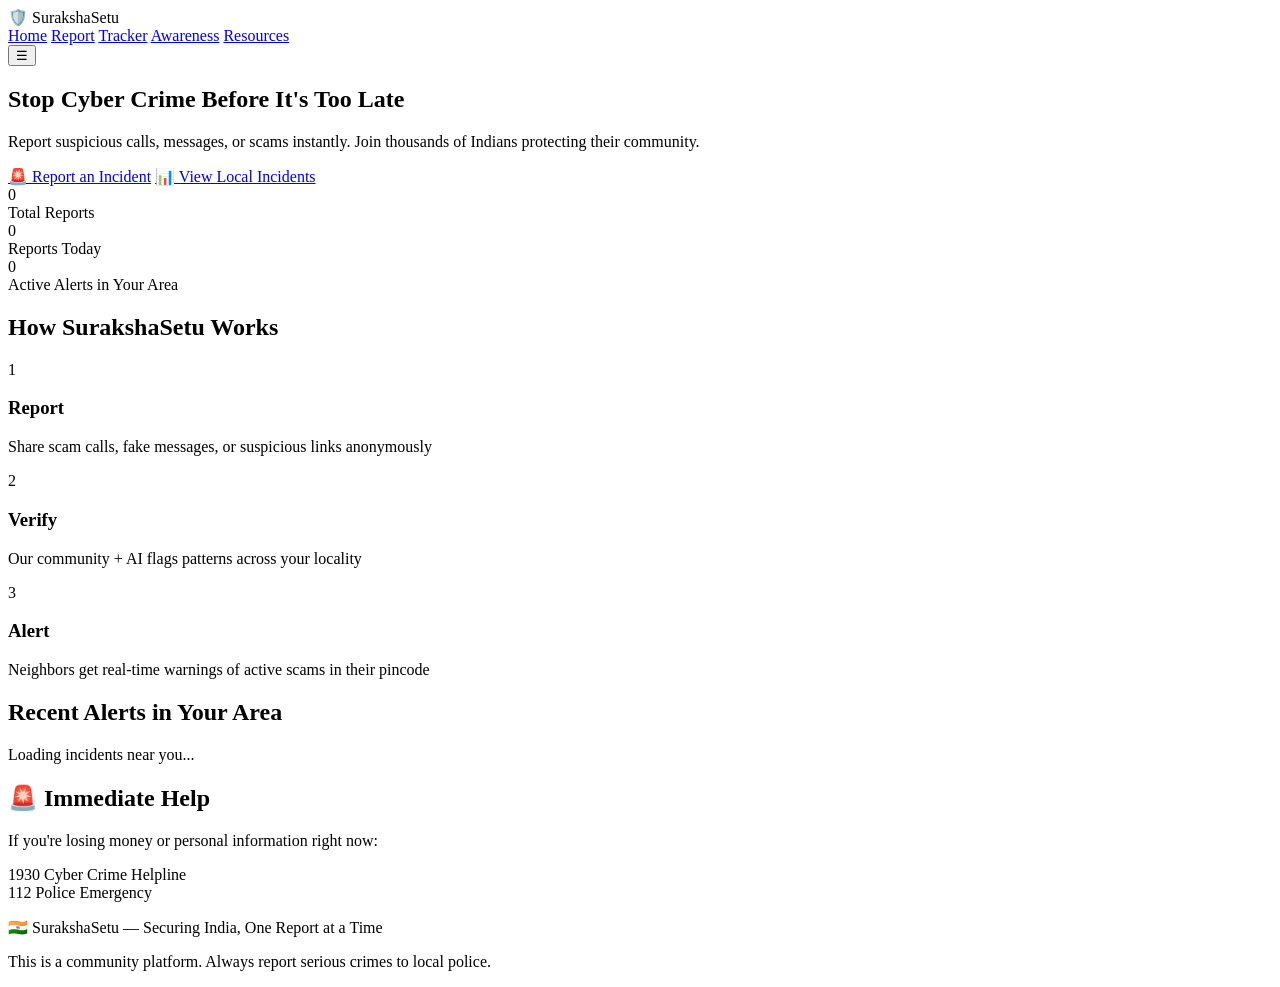
==== index.html @ 532ce6fe "Index" ====
<!DOCTYPE html>
<html lang="en">
<head>
    <meta charset="UTF-8">
    <meta name="viewport" content="width=device-width, initial-scale=1.0, viewport-fit=cover">
    <title>SurakshaSetu — Cyber Incident Reporting</title>
    <link rel="stylesheet" href="style.css">
    <link href="https://fonts.googleapis.com/css2?family=Inter:wght@400;500;600;700;800&display=swap" rel="stylesheet">
</head>
<body>
    <nav class="navbar">
        <div class="container">
            <div class="logo">
                <span class="logo-icon">🛡️</span>
                <span class="logo-text">SurakshaSetu</span>
            </div>
            <div class="nav-links">
                <a href="index.html" class="active">Home</a>
                <a href="report.html">Report</a>
                <a href="tracker.html">Tracker</a>
                <a href="awareness.html">Awareness</a>
                <a href="resources.html">Resources</a>
            </div>
            <button class="mobile-menu-btn" id="mobileMenuBtn">☰</button>
        </div>
    </nav>

    <main>
        <section class="hero">
            <div class="container">
                <h1 class="hero-title">Stop Cyber Crime Before It's Too Late</h1>
                <p class="hero-subtitle">Report suspicious calls, messages, or scams instantly. Join thousands of Indians protecting their community.</p>
                <div class="hero-buttons">
                    <a href="report.html" class="btn btn-primary">🚨 Report an Incident</a>
                    <a href="tracker.html" class="btn btn-secondary">📊 View Local Incidents</a>
                </div>
            </div>
        </section>

        <section class="stats">
            <div class="container">
                <div class="stat-cards">
                    <div class="stat-card">
                        <div class="stat-number" id="totalReports">0</div>
                        <div class="stat-label">Total Reports</div>
                    </div>
                    <div class="stat-card">
                        <div class="stat-number" id="todayReports">0</div>
                        <div class="stat-label">Reports Today</div>
                    </div>
                    <div class="stat-card">
                        <div class="stat-number" id="activeAlerts">0</div>
                        <div class="stat-label">Active Alerts in Your Area</div>
                    </div>
                </div>
            </div>
        </section>

        <section class="how-it-works">
            <div class="container">
                <h2 class="section-title">How SurakshaSetu Works</h2>
                <div class="steps">
                    <div class="step">
                        <div class="step-number">1</div>
                        <h3>Report</h3>
                        <p>Share scam calls, fake messages, or suspicious links anonymously</p>
                    </div>
                    <div class="step">
                        <div class="step-number">2</div>
                        <h3>Verify</h3>
                        <p>Our community + AI flags patterns across your locality</p>
                    </div>
                    <div class="step">
                        <div class="step-number">3</div>
                        <h3>Alert</h3>
                        <p>Neighbors get real-time warnings of active scams in their pincode</p>
                    </div>
                </div>
            </div>
        </section>

        <section class="recent-alerts">
            <div class="container">
                <h2 class="section-title">Recent Alerts in Your Area</h2>
                <div id="recentAlertsList" class="alerts-list">
                    <p class="loading">Loading incidents near you...</p>
                </div>
            </div>
        </section>

        <section class="emergency">
            <div class="container">
                <div class="emergency-box">
                    <h2>🚨 Immediate Help</h2>
                    <p>If you're losing money or personal information right now:</p>
                    <div class="emergency-numbers">
                        <div class="emergency-number">
                            <span class="number">1930</span>
                            <span class="label">Cyber Crime Helpline</span>
                        </div>
                        <div class="emergency-number">
                            <span class="number">112</span>
                            <span class="label">Police Emergency</span>
                        </div>
                    </div>
                </div>
            </div>
        </section>
    </main>

    <footer>
        <div class="container">
            <p>🇮🇳 SurakshaSetu — Securing India, One Report at a Time</p>
            <p class="disclaimer">This is a community platform. Always report serious crimes to local police.</p>
        </div>
    </footer>

    <script src="script.js"></script>
</body>
</html>
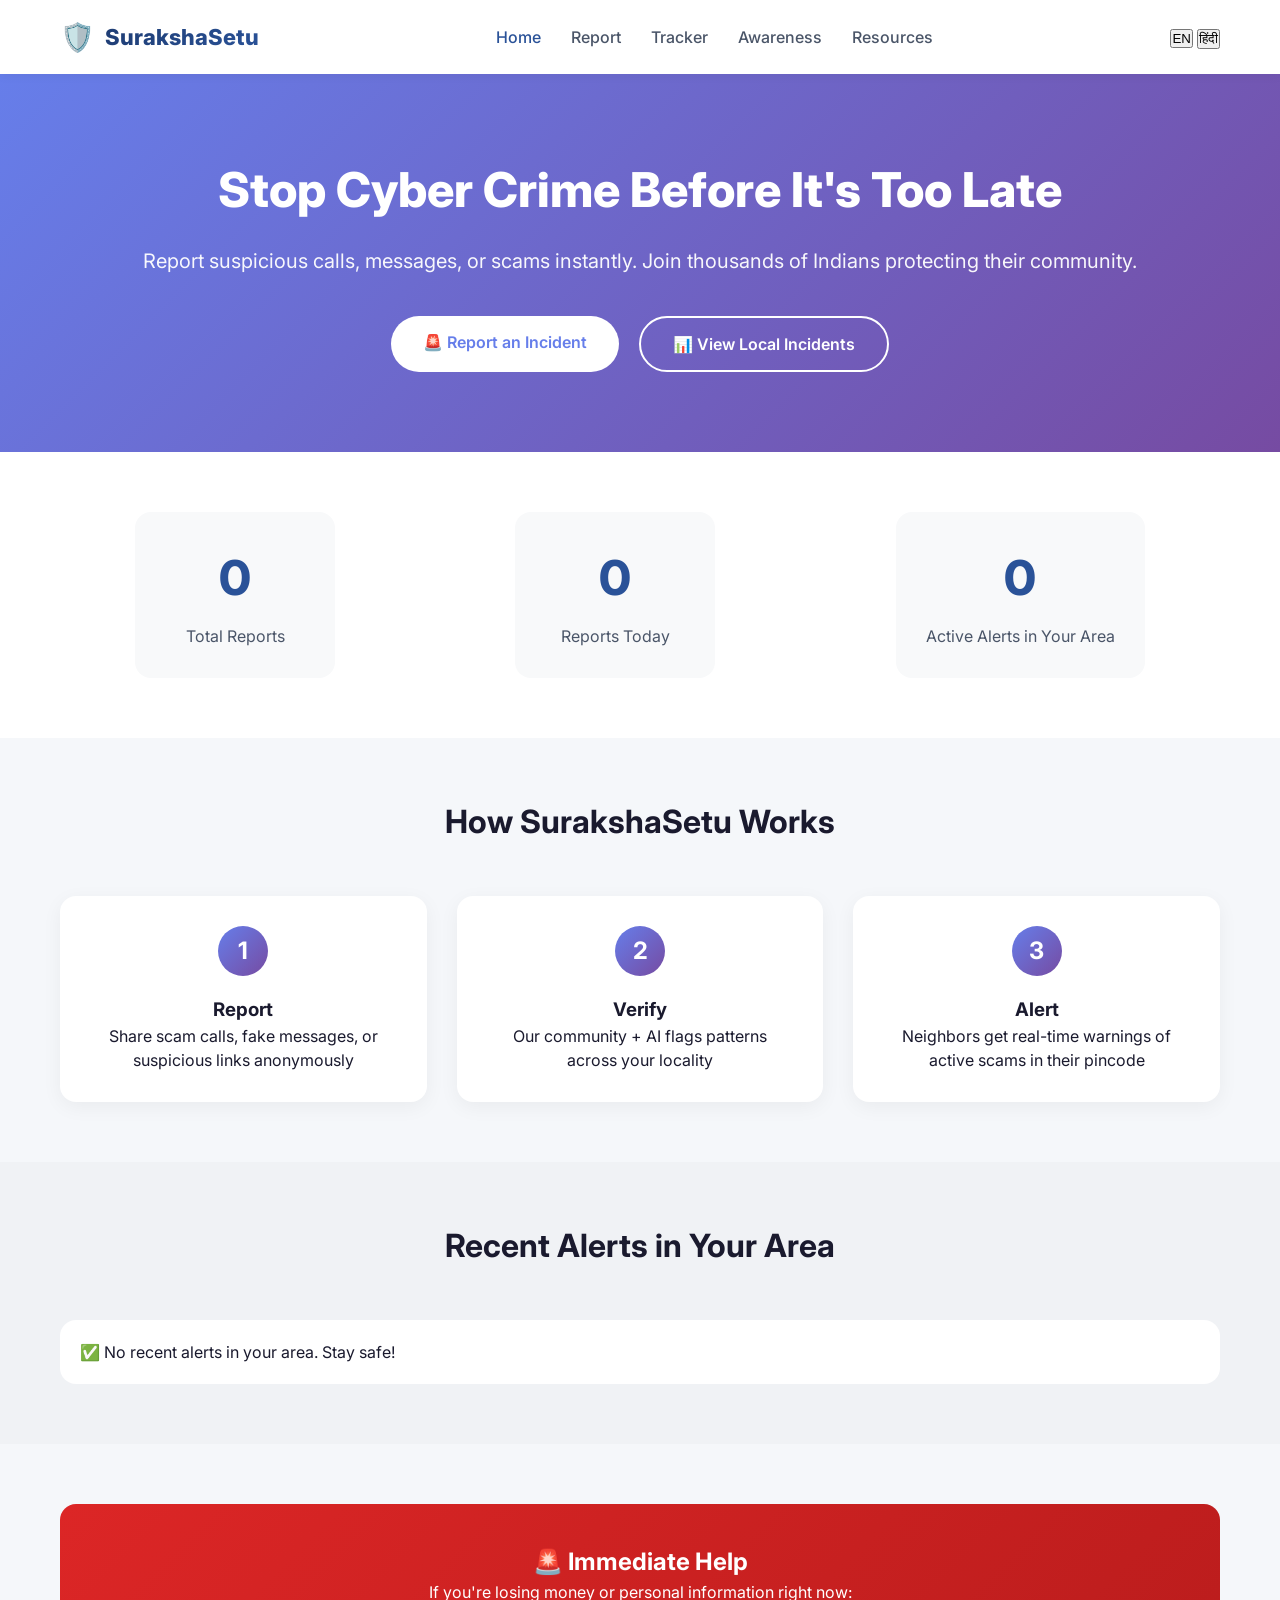
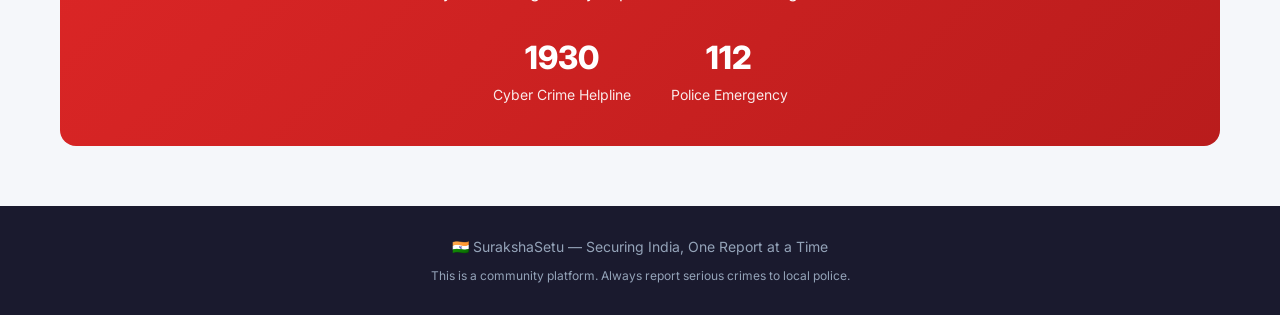
==== commit dfad8780: "Updated index" ====
--- a/index.html
+++ b/index.html
@@ -5,7 +5,7 @@
     <meta name="viewport" content="width=device-width, initial-scale=1.0, viewport-fit=cover">
     <title>SurakshaSetu — Cyber Incident Reporting</title>
     <link rel="stylesheet" href="style.css">
-    <link href="https://fonts.googleapis.com/css2?family=Inter:wght@400;500;600;700;800&display=swap" rel="stylesheet">
+    <link href="https://fonts.googleapis.com/css2?family=Inter:wght@400;500;600;700;800&family=Noto+Sans+Devanagari:wght@400;500;600;700&display=swap" rel="stylesheet">
 </head>
 <body>
     <nav class="navbar">
@@ -15,11 +15,15 @@
                 <span class="logo-text">SurakshaSetu</span>
             </div>
             <div class="nav-links">
-                <a href="index.html" class="active">Home</a>
-                <a href="report.html">Report</a>
-                <a href="tracker.html">Tracker</a>
-                <a href="awareness.html">Awareness</a>
-                <a href="resources.html">Resources</a>
+                <a href="index.html" class="active" data-key="navHome">Home</a>
+                <a href="report.html" data-key="navReport">Report</a>
+                <a href="tracker.html" data-key="navTracker">Tracker</a>
+                <a href="awareness.html" data-key="navAwareness">Awareness</a>
+                <a href="resources.html" data-key="navResources">Resources</a>
+            </div>
+            <div class="language-switcher">
+                <button class="lang-btn active" data-lang="en">EN</button>
+                <button class="lang-btn" data-lang="hi">हिंदी</button>
             </div>
             <button class="mobile-menu-btn" id="mobileMenuBtn">☰</button>
         </div>
@@ -28,11 +32,11 @@
     <main>
         <section class="hero">
             <div class="container">
-                <h1 class="hero-title">Stop Cyber Crime Before It's Too Late</h1>
-                <p class="hero-subtitle">Report suspicious calls, messages, or scams instantly. Join thousands of Indians protecting their community.</p>
+                <h1 class="hero-title" data-key="heroTitle">Stop Cyber Crime Before It's Too Late</h1>
+                <p class="hero-subtitle" data-key="heroSubtitle">Report suspicious calls, messages, or scams instantly. Join thousands of Indians protecting their community.</p>
                 <div class="hero-buttons">
-                    <a href="report.html" class="btn btn-primary">🚨 Report an Incident</a>
-                    <a href="tracker.html" class="btn btn-secondary">📊 View Local Incidents</a>
+                    <a href="report.html" class="btn btn-primary" data-key="reportBtn">🚨 Report an Incident</a>
+                    <a href="tracker.html" class="btn btn-secondary" data-key="trackerBtn">📊 View Local Incidents</a>
                 </div>
             </div>
         </section>
@@ -42,15 +46,15 @@
                 <div class="stat-cards">
                     <div class="stat-card">
                         <div class="stat-number" id="totalReports">0</div>
-                        <div class="stat-label">Total Reports</div>
+                        <div class="stat-label" data-key="totalReports">Total Reports</div>
                     </div>
                     <div class="stat-card">
                         <div class="stat-number" id="todayReports">0</div>
-                        <div class="stat-label">Reports Today</div>
+                        <div class="stat-label" data-key="todayReports">Reports Today</div>
                     </div>
                     <div class="stat-card">
                         <div class="stat-number" id="activeAlerts">0</div>
-                        <div class="stat-label">Active Alerts in Your Area</div>
+                        <div class="stat-label" data-key="activeAlerts">Active Alerts in Your Area</div>
                     </div>
                 </div>
             </div>
@@ -58,22 +62,22 @@
 
         <section class="how-it-works">
             <div class="container">
-                <h2 class="section-title">How SurakshaSetu Works</h2>
+                <h2 class="section-title" data-key="howItWorks">How SurakshaSetu Works</h2>
                 <div class="steps">
                     <div class="step">
                         <div class="step-number">1</div>
-                        <h3>Report</h3>
-                        <p>Share scam calls, fake messages, or suspicious links anonymously</p>
+                        <h3 data-key="step1Title">Report</h3>
+                        <p data-key="step1Desc">Share scam calls, fake messages, or suspicious links anonymously</p>
                     </div>
                     <div class="step">
                         <div class="step-number">2</div>
-                        <h3>Verify</h3>
-                        <p>Our community + AI flags patterns across your locality</p>
+                        <h3 data-key="step2Title">Verify</h3>
+                        <p data-key="step2Desc">Our community + AI flags patterns across your locality</p>
                     </div>
                     <div class="step">
                         <div class="step-number">3</div>
-                        <h3>Alert</h3>
-                        <p>Neighbors get real-time warnings of active scams in their pincode</p>
+                        <h3 data-key="step3Title">Alert</h3>
+                        <p data-key="step3Desc">Neighbors get real-time warnings of active scams in their pincode</p>
                     </div>
                 </div>
             </div>
@@ -81,9 +85,9 @@
 
         <section class="recent-alerts">
             <div class="container">
-                <h2 class="section-title">Recent Alerts in Your Area</h2>
+                <h2 class="section-title" data-key="recentAlerts">Recent Alerts in Your Area</h2>
                 <div id="recentAlertsList" class="alerts-list">
-                    <p class="loading">Loading incidents near you...</p>
+                    <p class="loading" data-key="loading">Loading incidents near you...</p>
                 </div>
             </div>
         </section>
@@ -91,16 +95,16 @@
         <section class="emergency">
             <div class="container">
                 <div class="emergency-box">
-                    <h2>🚨 Immediate Help</h2>
-                    <p>If you're losing money or personal information right now:</p>
+                    <h2 data-key="emergencyTitle">🚨 Immediate Help</h2>
+                    <p data-key="emergencyText">If you're losing money or personal information right now:</p>
                     <div class="emergency-numbers">
                         <div class="emergency-number">
                             <span class="number">1930</span>
-                            <span class="label">Cyber Crime Helpline</span>
+                            <span class="label" data-key="helpline1">Cyber Crime Helpline</span>
                         </div>
                         <div class="emergency-number">
                             <span class="number">112</span>
-                            <span class="label">Police Emergency</span>
+                            <span class="label" data-key="helpline2">Police Emergency</span>
                         </div>
                     </div>
                 </div>
@@ -110,11 +114,12 @@
 
     <footer>
         <div class="container">
-            <p>🇮🇳 SurakshaSetu — Securing India, One Report at a Time</p>
-            <p class="disclaimer">This is a community platform. Always report serious crimes to local police.</p>
+            <p data-key="footerText">🇮🇳 SurakshaSetu — Securing India, One Report at a Time</p>
+            <p class="disclaimer" data-key="disclaimer">This is a community platform. Always report serious crimes to local police.</p>
         </div>
     </footer>
 
     <script src="script.js"></script>
+    <script src="i18n.js"></script>
 </body>
 </html>
--- a/style.css
+++ b/style.css
@@ -0,0 +1,384 @@
+* {
+    margin: 0;
+    padding: 0;
+    box-sizing: border-box;
+}
+
+body {
+    font-family: 'Inter', sans-serif;
+    background: #f5f7fa;
+    color: #1a1a2e;
+    line-height: 1.5;
+}
+
+.container {
+    max-width: 1200px;
+    margin: 0 auto;
+    padding: 0 20px;
+}
+
+/* Navigation */
+.navbar {
+    background: white;
+    box-shadow: 0 2px 10px rgba(0,0,0,0.05);
+    position: sticky;
+    top: 0;
+    z-index: 100;
+}
+
+.navbar .container {
+    display: flex;
+    justify-content: space-between;
+    align-items: center;
+    padding: 16px 20px;
+}
+
+.logo {
+    display: flex;
+    align-items: center;
+    gap: 10px;
+}
+
+.logo-icon {
+    font-size: 28px;
+}
+
+.logo-text {
+    font-size: 22px;
+    font-weight: 800;
+    background: linear-gradient(135deg, #1e3c72, #2a5298);
+    -webkit-background-clip: text;
+    -webkit-text-fill-color: transparent;
+    background-clip: text;
+}
+
+.nav-links {
+    display: flex;
+    gap: 30px;
+}
+
+.nav-links a {
+    text-decoration: none;
+    color: #4a5568;
+    font-weight: 500;
+    transition: color 0.3s;
+}
+
+.nav-links a:hover,
+.nav-links a.active {
+    color: #2a5298;
+}
+
+.mobile-menu-btn {
+    display: none;
+    background: none;
+    border: none;
+    font-size: 24px;
+    cursor: pointer;
+}
+
+/* Hero Section */
+.hero {
+    background: linear-gradient(135deg, #667eea 0%, #764ba2 100%);
+    color: white;
+    padding: 80px 0;
+    text-align: center;
+}
+
+.hero-title {
+    font-size: 48px;
+    font-weight: 800;
+    margin-bottom: 20px;
+}
+
+.hero-subtitle {
+    font-size: 20px;
+    margin-bottom: 40px;
+    opacity: 0.95;
+}
+
+.hero-buttons {
+    display: flex;
+    gap: 20px;
+    justify-content: center;
+    flex-wrap: wrap;
+}
+
+.btn {
+    padding: 14px 32px;
+    border-radius: 50px;
+    text-decoration: none;
+    font-weight: 600;
+    transition: transform 0.2s, box-shadow 0.2s;
+}
+
+.btn:hover {
+    transform: translateY(-2px);
+    box-shadow: 0 5px 20px rgba(0,0,0,0.2);
+}
+
+.btn-primary {
+    background: white;
+    color: #667eea;
+}
+
+.btn-secondary {
+    background: transparent;
+    color: white;
+    border: 2px solid white;
+}
+
+/* Stats Section */
+.stats {
+    padding: 60px 0;
+    background: white;
+}
+
+.stat-cards {
+    display: flex;
+    justify-content: space-around;
+    flex-wrap: wrap;
+    gap: 30px;
+}
+
+.stat-card {
+    text-align: center;
+    padding: 30px;
+    background: #f8f9fa;
+    border-radius: 16px;
+    min-width: 200px;
+}
+
+.stat-number {
+    font-size: 48px;
+    font-weight: 800;
+    color: #2a5298;
+}
+
+.stat-label {
+    color: #4a5568;
+    margin-top: 10px;
+}
+
+/* How It Works */
+.how-it-works {
+    padding: 60px 0;
+}
+
+.section-title {
+    text-align: center;
+    font-size: 32px;
+    margin-bottom: 50px;
+    color: #1a1a2e;
+}
+
+.steps {
+    display: flex;
+    justify-content: space-between;
+    flex-wrap: wrap;
+    gap: 30px;
+}
+
+.step {
+    flex: 1;
+    text-align: center;
+    padding: 30px;
+    background: white;
+    border-radius: 16px;
+    box-shadow: 0 5px 20px rgba(0,0,0,0.05);
+}
+
+.step-number {
+    width: 50px;
+    height: 50px;
+    background: linear-gradient(135deg, #667eea, #764ba2);
+    color: white;
+    border-radius: 50%;
+    display: flex;
+    align-items: center;
+    justify-content: center;
+    font-size: 24px;
+    font-weight: bold;
+    margin: 0 auto 20px;
+}
+
+/* Alerts List */
+.recent-alerts {
+    padding: 60px 0;
+    background: #f0f2f5;
+}
+
+.alerts-list {
+    background: white;
+    border-radius: 16px;
+    padding: 20px;
+}
+
+.alert-item {
+    padding: 15px;
+    border-bottom: 1px solid #e0e0e0;
+    display: flex;
+    justify-content: space-between;
+    align-items: center;
+    flex-wrap: wrap;
+}
+
+.alert-item:last-child {
+    border-bottom: none;
+}
+
+.alert-type {
+    font-weight: 600;
+    padding: 4px 12px;
+    border-radius: 20px;
+    font-size: 14px;
+}
+
+.alert-type.scam-call { background: #fee2e2; color: #dc2626; }
+.alert-type.phishing { background: #fed7aa; color: #ea580c; }
+.alert-type.upi-fraud { background: #fef3c7; color: #d97706; }
+.alert-type.sim-swap { background: #dbeafe; color: #2563eb; }
+
+.alert-location {
+    color: #4a5568;
+    font-size: 14px;
+}
+
+.alert-time {
+    color: #94a3b8;
+    font-size: 12px;
+}
+
+/* Emergency Box */
+.emergency {
+    padding: 60px 0;
+}
+
+.emergency-box {
+    background: linear-gradient(135deg, #dc2626, #b91c1c);
+    color: white;
+    padding: 40px;
+    border-radius: 16px;
+    text-align: center;
+}
+
+.emergency-numbers {
+    display: flex;
+    justify-content: center;
+    gap: 40px;
+    margin-top: 30px;
+    flex-wrap: wrap;
+}
+
+.emergency-number {
+    text-align: center;
+}
+
+.emergency-number .number {
+    font-size: 32px;
+    font-weight: 800;
+    display: block;
+}
+
+.emergency-number .label {
+    font-size: 14px;
+    opacity: 0.9;
+}
+
+/* Footer */
+footer {
+    background: #1a1a2e;
+    color: #94a3b8;
+    text-align: center;
+    padding: 30px;
+    font-size: 14px;
+}
+
+.disclaimer {
+    margin-top: 10px;
+    font-size: 12px;
+}
+
+/* Form Styles */
+.form-container {
+    max-width: 600px;
+    margin: 40px auto;
+    background: white;
+    padding: 30px;
+    border-radius: 16px;
+    box-shadow: 0 5px 20px rgba(0,0,0,0.05);
+}
+
+.form-group {
+    margin-bottom: 20px;
+}
+
+.form-group label {
+    display: block;
+    margin-bottom: 8px;
+    font-weight: 500;
+    color: #1a1a2e;
+}
+
+.form-group input,
+.form-group select,
+.form-group textarea {
+    width: 100%;
+    padding: 12px;
+    border: 1px solid #e0e0e0;
+    border-radius: 8px;
+    font-family: inherit;
+    font-size: 16px;
+}
+
+.form-group textarea {
+    resize: vertical;
+    min-height: 100px;
+}
+
+/* Map Container */
+.map-container {
+    height: 400px;
+    background: #e0e0e0;
+    border-radius: 16px;
+    margin-bottom: 20px;
+    display: flex;
+    align-items: center;
+    justify-content: center;
+    color: #666;
+}
+
+/* Responsive */
+@media (max-width: 768px) {
+    .hero-title {
+        font-size: 32px;
+    }
+    
+    .nav-links {
+        display: none;
+    }
+    
+    .nav-links.show {
+        display: flex;
+        flex-direction: column;
+        position: absolute;
+        top: 60px;
+        left: 0;
+        right: 0;
+        background: white;
+        padding: 20px;
+        box-shadow: 0 5px 20px rgba(0,0,0,0.1);
+    }
+    
+    .mobile-menu-btn {
+        display: block;
+    }
+    
+    .step {
+        min-width: 100%;
+    }
+    
+    .stat-cards {
+        flex-direction: column;
+    }
+}
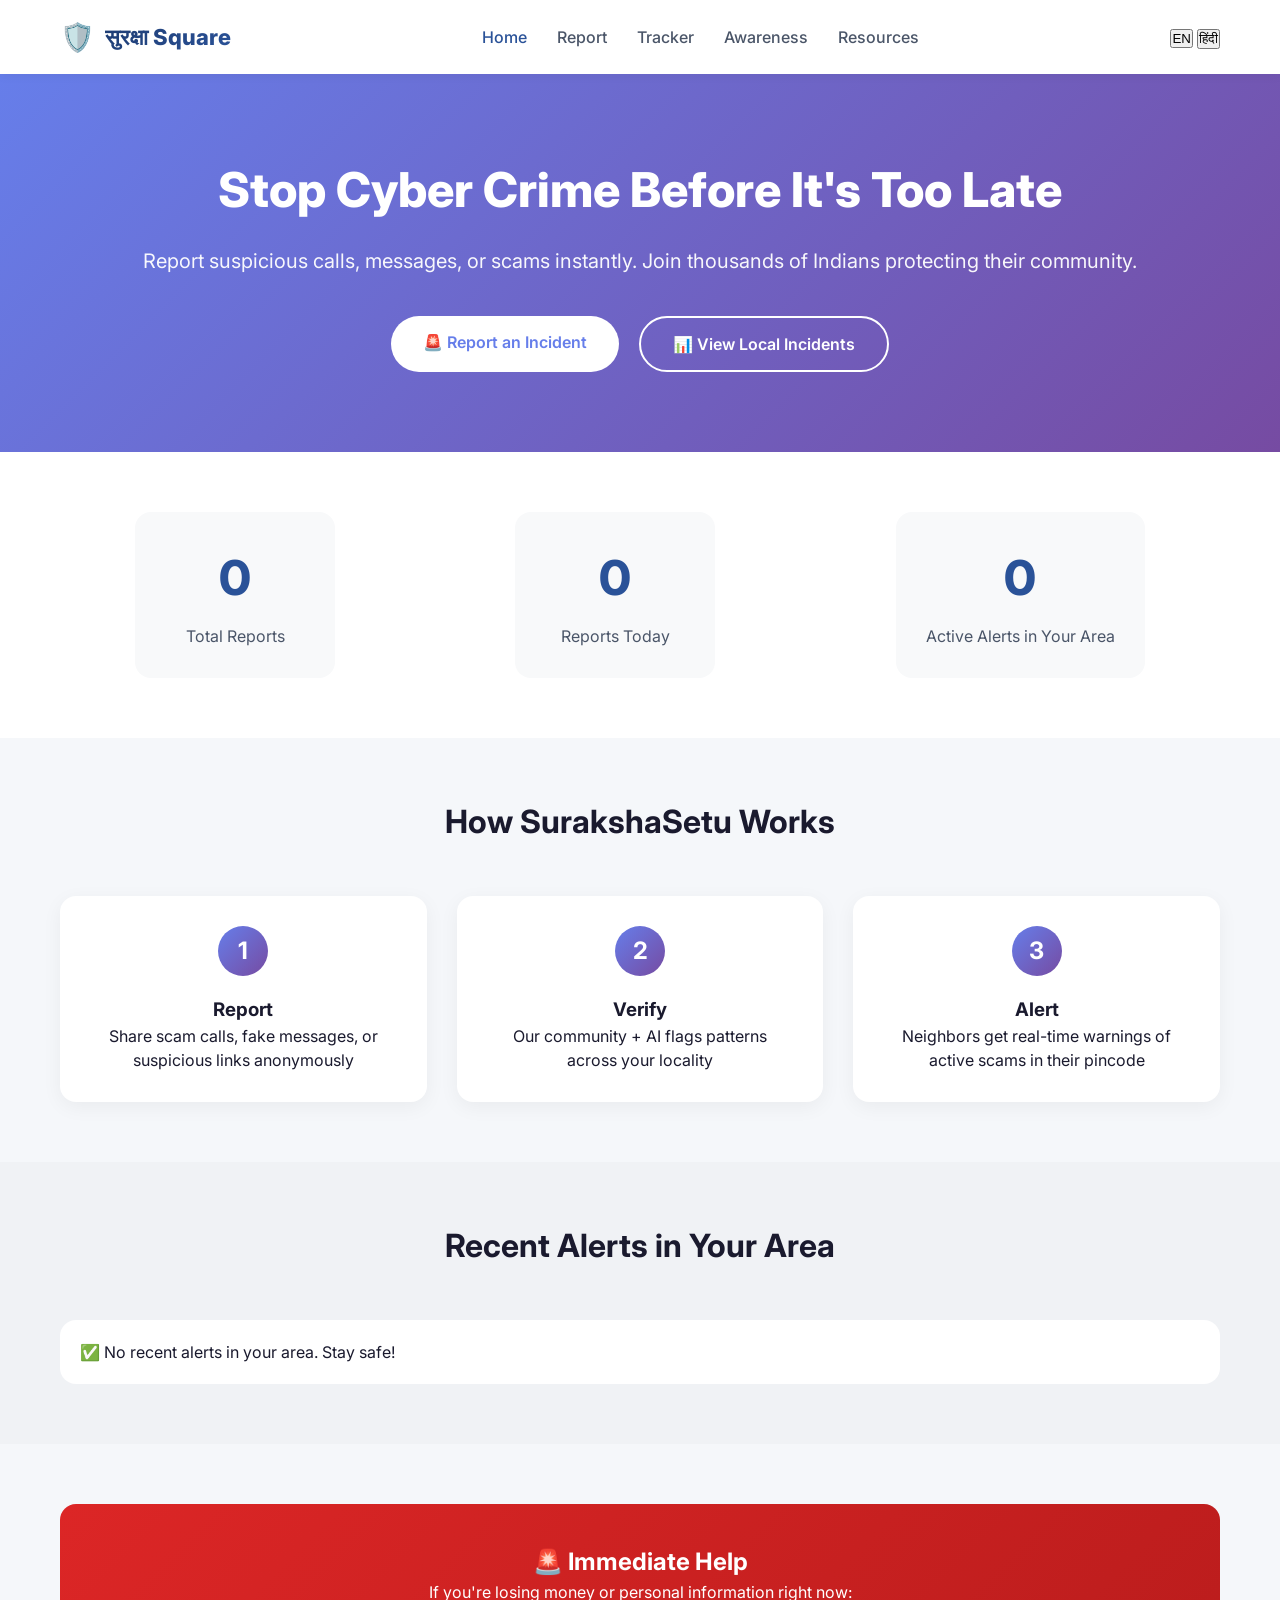
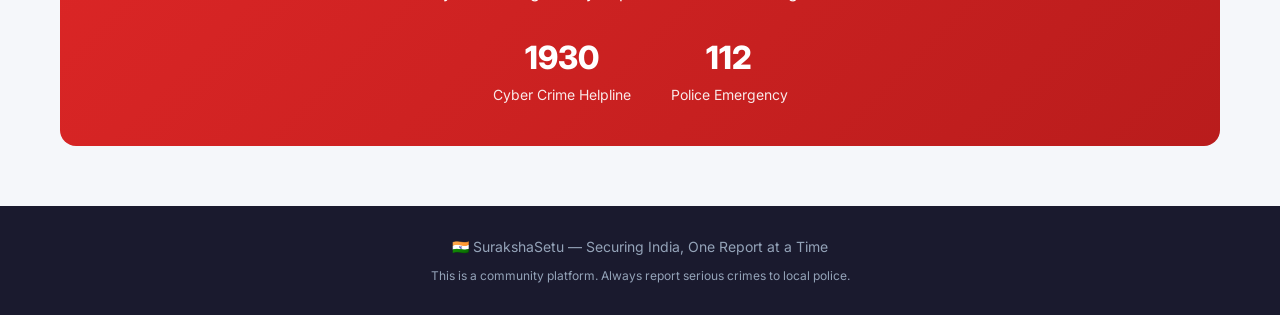
==== commit 1a0a7ca1: "Update index.html" ====
--- a/index.html
+++ b/index.html
@@ -12,7 +12,7 @@
         <div class="container">
             <div class="logo">
                 <span class="logo-icon">🛡️</span>
-                <span class="logo-text">SurakshaSetu</span>
+                <span class="logo-text">सुरक्षा Square</span>
             </div>
             <div class="nav-links">
                 <a href="index.html" class="active" data-key="navHome">Home</a>
